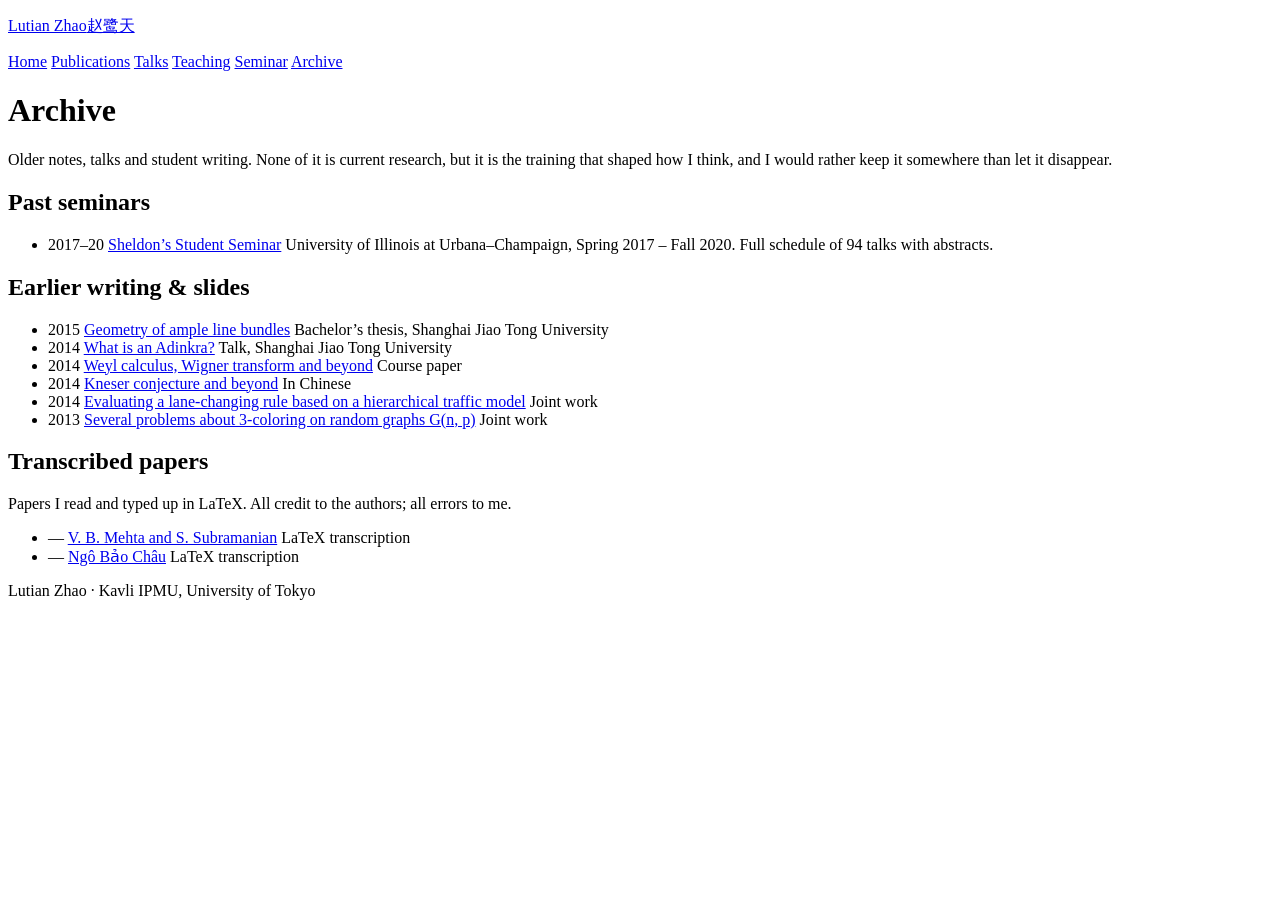
==== archive.html @ 01b3a881 "Add files via upload" ====
<!DOCTYPE html>
<html lang="en">
<head>
<meta charset="utf-8">
<meta name="viewport" content="width=device-width, initial-scale=1">
<title>Archive — Lutian Zhao</title>
<meta name="description" content="Older writings, notes, seminars and transcriptions by Lutian Zhao.">
<link rel="stylesheet" href="assets/style.css">
</head>
<body>

<header class="site-header">
  <div class="wrap">
    <p class="site-title"><a href="index.html">Lutian Zhao<span class="zh">赵鹭天</span></a></p>
    <nav class="site-nav">
      <a href="index.html">Home</a>
      <a href="publications.html">Publications</a>
      <a href="talks.html">Talks</a>
      <a href="teaching.html">Teaching</a>
      <a href="seminar.html">Seminar</a>
      <a href="archive.html" aria-current="page">Archive</a>
    </nav>
  </div>
</header>

<main>
  <div class="wrap">

    <h1>Archive</h1>
    <p class="lede">
      Older notes, talks and student writing. None of it is current research, but
      it is the training that shaped how I think, and I would rather keep it
      somewhere than let it disappear.
    </p>

    <h2>Past seminars</h2>
    <ul class="timeline">
      <li>
        <span class="when">2017&ndash;20</span>
        <span class="what">
          <span class="title"><a href="seminar.html">Sheldon&rsquo;s Student Seminar</a></span>
          <span class="where">University of Illinois at Urbana&ndash;Champaign,
            Spring 2017 &ndash; Fall 2020. Full schedule of 94 talks with abstracts.</span>
        </span>
      </li>
    </ul>

    <h2>Earlier writing &amp; slides</h2>
    <ul class="timeline">
      <li>
        <span class="when">2015</span>
        <span class="what">
          <span class="title"><a href="assets/archive/ample-line-bundle.pdf">Geometry of ample line bundles</a></span>
          <span class="where">Bachelor&rsquo;s thesis, Shanghai Jiao Tong University</span>
        </span>
      </li>
      <li>
        <span class="when">2014</span>
        <span class="what">
          <span class="title"><a href="assets/archive/what-is-an-adinkra.pdf">What is an Adinkra?</a></span>
          <span class="where">Talk, Shanghai Jiao Tong University</span>
        </span>
      </li>
      <li>
        <span class="when">2014</span>
        <span class="what">
          <span class="title"><a href="assets/archive/weyl-calculus.pdf">Weyl calculus, Wigner transform and beyond</a></span>
          <span class="where">Course paper</span>
        </span>
      </li>
      <li>
        <span class="when">2014</span>
        <span class="what">
          <span class="title"><a href="assets/archive/kneser-conjecture.pdf">Kneser conjecture and beyond</a></span>
          <span class="where">In Chinese</span>
        </span>
      </li>
      <li>
        <span class="when">2014</span>
        <span class="what">
          <span class="title"><a href="assets/archive/lane-changing.pdf">Evaluating a lane-changing rule based on a hierarchical traffic model</a></span>
          <span class="where">Joint work</span>
        </span>
      </li>
      <li>
        <span class="when">2013</span>
        <span class="what">
          <span class="title"><a href="assets/archive/three-coloring.pdf">Several problems about 3-coloring on random graphs G(n,&nbsp;p)</a></span>
          <span class="where">Joint work</span>
        </span>
      </li>
    </ul>

    <h2>Transcribed papers</h2>
    <div class="note">
      <p>
        Papers I read and typed up in LaTeX. All credit to the authors; all errors to me.
      </p>
    </div>
    <ul class="timeline">
      <li>
        <span class="when">&mdash;</span>
        <span class="what">
          <span class="title"><a href="assets/archive/mehta-subramanian.pdf">V. B. Mehta and S. Subramanian</a></span>
          <span class="where">LaTeX transcription</span>
        </span>
      </li>
      <li>
        <span class="when">&mdash;</span>
        <span class="what">
          <span class="title"><a href="assets/archive/ngo.pdf">Ngô Bảo Châu</a></span>
          <span class="where">LaTeX transcription</span>
        </span>
      </li>
    </ul>

  </div>
</main>

<footer class="site-footer">
  <div class="wrap">
    <p>Lutian Zhao &middot; Kavli IPMU, University of Tokyo</p>
  </div>
</footer>

</body>
</html>
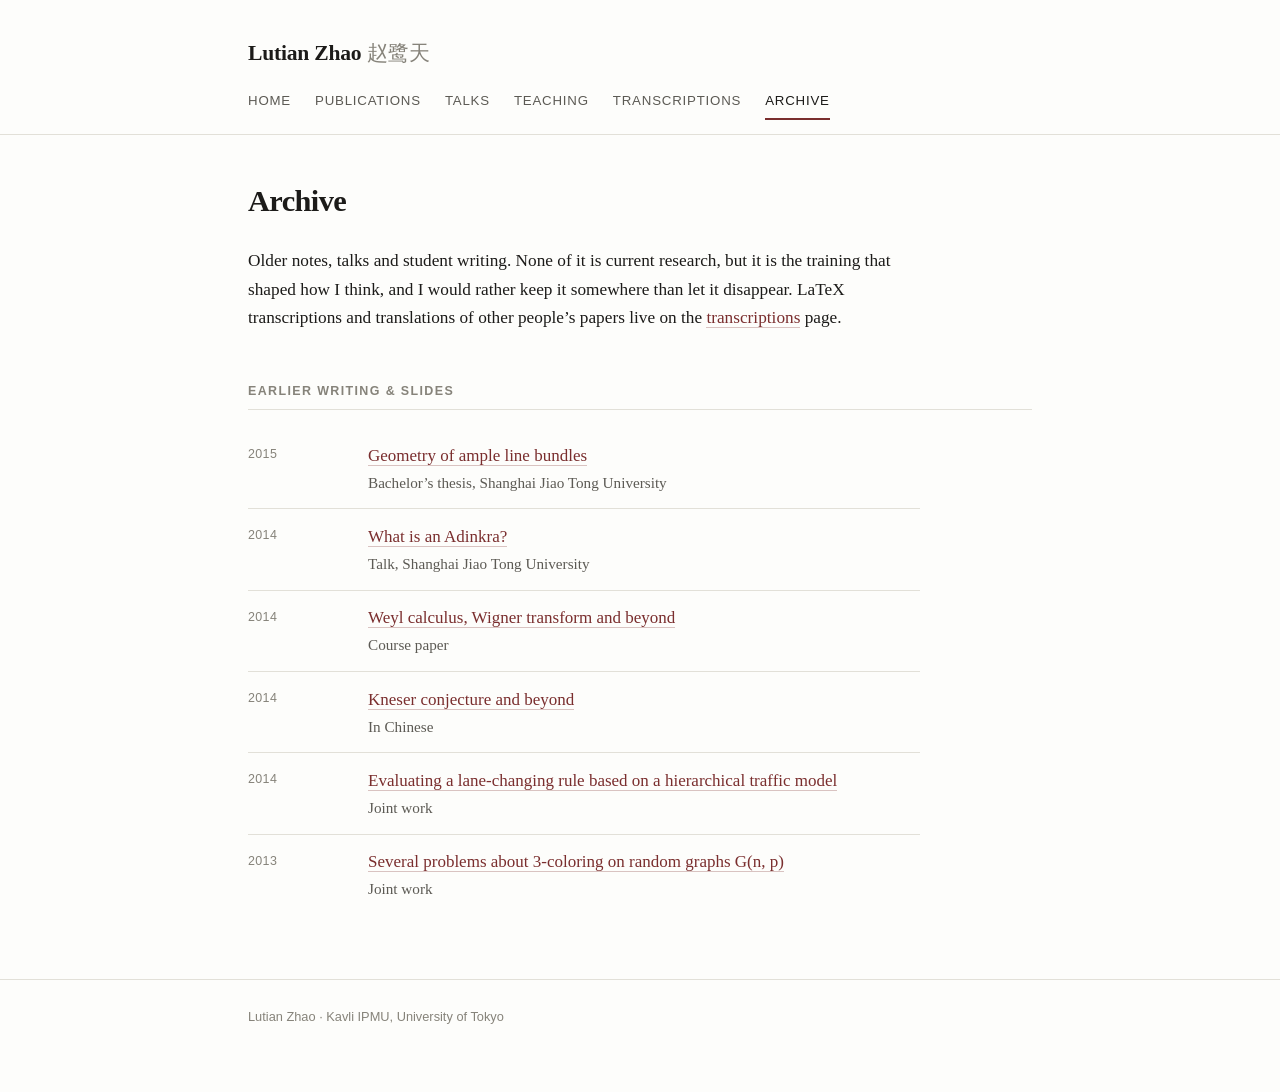
==== commit 6d55497c: "Add files via upload" ====
--- a/archive.html
+++ b/archive.html
@@ -4,7 +4,7 @@
 <meta charset="utf-8">
 <meta name="viewport" content="width=device-width, initial-scale=1">
 <title>Archive — Lutian Zhao</title>
-<meta name="description" content="Older writings, notes, seminars and transcriptions by Lutian Zhao.">
+<meta name="description" content="Older writings, notes and LaTeX transcriptions by Lutian Zhao.">
 <link rel="stylesheet" href="assets/style.css">
 </head>
 <body>
@@ -17,7 +17,7 @@
       <a href="publications.html">Publications</a>
       <a href="talks.html">Talks</a>
       <a href="teaching.html">Teaching</a>
-      <a href="seminar.html">Seminar</a>
+      <a href="transcriptions.html">Transcriptions</a>
       <a href="archive.html" aria-current="page">Archive</a>
     </nav>
   </div>
@@ -30,20 +30,10 @@
     <p class="lede">
       Older notes, talks and student writing. None of it is current research, but
       it is the training that shaped how I think, and I would rather keep it
-      somewhere than let it disappear.
+      somewhere than let it disappear. LaTeX transcriptions and translations of
+      other people&rsquo;s papers live on the
+      <a href="transcriptions.html">transcriptions</a> page.
     </p>
-
-    <h2>Past seminars</h2>
-    <ul class="timeline">
-      <li>
-        <span class="when">2017&ndash;20</span>
-        <span class="what">
-          <span class="title"><a href="seminar.html">Sheldon&rsquo;s Student Seminar</a></span>
-          <span class="where">University of Illinois at Urbana&ndash;Champaign,
-            Spring 2017 &ndash; Fall 2020. Full schedule of 94 talks with abstracts.</span>
-        </span>
-      </li>
-    </ul>
 
     <h2>Earlier writing &amp; slides</h2>
     <ul class="timeline">
@@ -91,29 +81,6 @@
       </li>
     </ul>
 
-    <h2>Transcribed papers</h2>
-    <div class="note">
-      <p>
-        Papers I read and typed up in LaTeX. All credit to the authors; all errors to me.
-      </p>
-    </div>
-    <ul class="timeline">
-      <li>
-        <span class="when">&mdash;</span>
-        <span class="what">
-          <span class="title"><a href="assets/archive/mehta-subramanian.pdf">V. B. Mehta and S. Subramanian</a></span>
-          <span class="where">LaTeX transcription</span>
-        </span>
-      </li>
-      <li>
-        <span class="when">&mdash;</span>
-        <span class="what">
-          <span class="title"><a href="assets/archive/ngo.pdf">Ngô Bảo Châu</a></span>
-          <span class="where">LaTeX transcription</span>
-        </span>
-      </li>
-    </ul>
-
   </div>
 </main>
 
--- a/assets/style.css
+++ b/assets/style.css
@@ -0,0 +1,576 @@
+/* ---------------------------------------------------------------
+   Lutian Zhao — personal academic site
+   Single stylesheet. No build step, no dependencies.
+   --------------------------------------------------------------- */
+
+:root {
+  --bg:        #fdfdfb;
+  --bg-soft:   #f4f3ef;
+  --rule:      #e2e0d8;
+  --text:      #1c1b19;
+  --text-soft: #5c5a54;
+  --text-mute: #86837a;
+  --accent:    #7a2e2e;
+  --accent-soft: #a84a4a;
+
+  --serif: "Iowan Old Style", "Palatino Linotype", Palatino, "Book Antiqua",
+           Georgia, "Times New Roman", serif;
+  --sans:  ui-sans-serif, -apple-system, BlinkMacSystemFont, "Segoe UI",
+           Roboto, "Helvetica Neue", Arial, sans-serif;
+  --mono:  ui-monospace, SFMono-Regular, "SF Mono", Menlo, Consolas, monospace;
+
+  --measure: 42rem;
+  --wide:    52rem;
+}
+
+@media (prefers-color-scheme: dark) {
+  :root {
+    --bg:        #16151a;
+    --bg-soft:   #1e1d23;
+    --rule:      #302e38;
+    --text:      #e8e6e1;
+    --text-soft: #b3b0a9;
+    --text-mute: #86837c;
+    --accent:    #d99a9a;
+    --accent-soft: #e8b8b8;
+  }
+}
+
+*, *::before, *::after { box-sizing: border-box; }
+
+html { -webkit-text-size-adjust: 100%; }
+
+body {
+  margin: 0;
+  background: var(--bg);
+  color: var(--text);
+  font-family: var(--serif);
+  font-size: 17px;
+  line-height: 1.65;
+  -webkit-font-smoothing: antialiased;
+  text-rendering: optimizeLegibility;
+}
+
+.wrap {
+  max-width: var(--wide);
+  margin: 0 auto;
+  padding: 0 1.5rem;
+}
+
+/* ---------- header / nav ---------- */
+
+.site-header {
+  border-bottom: 1px solid var(--rule);
+  padding: 2.25rem 0 0;
+}
+
+.site-title {
+  font-size: 1.35rem;
+  font-weight: 600;
+  letter-spacing: -0.01em;
+  margin: 0;
+}
+
+.site-title a { color: var(--text); text-decoration: none; border-bottom: none; }
+.site-title a:hover { color: var(--accent); }
+
+.site-title .zh {
+  font-weight: 400;
+  color: var(--text-mute);
+  font-size: 0.95em;
+  margin-left: 0.35rem;
+}
+
+.site-nav {
+  display: flex;
+  flex-wrap: wrap;
+  gap: 1.5rem;
+  margin-top: 1.15rem;
+  padding-bottom: 0.9rem;
+  font-family: var(--sans);
+  font-size: 0.83rem;
+  letter-spacing: 0.06em;
+  text-transform: uppercase;
+}
+
+.site-nav a {
+  color: var(--text-soft);
+  text-decoration: none;
+  padding-bottom: 0.35rem;
+  border-bottom: 2px solid transparent;
+  transition: color 0.15s, border-color 0.15s;
+}
+
+.site-nav a:hover { color: var(--text); }
+
+.site-nav a[aria-current="page"] {
+  color: var(--text);
+  border-bottom-color: var(--accent);
+}
+
+/* ---------- page body ---------- */
+
+main { padding: 3rem 0 4rem; }
+
+h1 {
+  font-size: 1.9rem;
+  font-weight: 600;
+  letter-spacing: -0.02em;
+  line-height: 1.2;
+  margin: 0 0 1.75rem;
+}
+
+h2 {
+  font-family: var(--sans);
+  font-size: 0.78rem;
+  font-weight: 600;
+  letter-spacing: 0.11em;
+  text-transform: uppercase;
+  color: var(--text-mute);
+  margin: 3rem 0 1.1rem;
+  padding-bottom: 0.5rem;
+  border-bottom: 1px solid var(--rule);
+}
+
+/* first section under the page intro keeps a normal rhythm; only the
+   seminar page overrides it, since its filter bar already adds space. */
+
+h3 {
+  font-size: 1.05rem;
+  font-weight: 600;
+  margin: 2rem 0 0.6rem;
+}
+
+p { margin: 0 0 1.1rem; max-width: var(--measure); }
+
+a { color: var(--accent); text-decoration: none; border-bottom: 1px solid rgba(122,46,46,0.28); }
+a:hover { color: var(--accent-soft); border-bottom-color: currentColor; }
+
+@media (prefers-color-scheme: dark) {
+  a { border-bottom-color: rgba(217,154,154,0.3); }
+}
+
+/* ---------- intro block ---------- */
+
+.lede { font-size: 1.08rem; }
+
+.intro { display: flex; gap: 2.5rem; align-items: flex-start; margin-bottom: 1rem; }
+.intro-text { flex: 1 1 auto; min-width: 0; }
+
+.portrait {
+  flex: 0 0 auto;
+  width: 168px;
+  border-radius: 3px;
+  border: 1px solid var(--rule);
+}
+
+@media (max-width: 640px) {
+  .intro { flex-direction: column-reverse; gap: 1.5rem; }
+  .portrait { width: 130px; }
+}
+
+/* ---------- key/value contact rows ---------- */
+
+.facts {
+  margin: 0 0 1.5rem;
+  font-family: var(--sans);
+  font-size: 0.92rem;
+}
+
+.facts div {
+  display: flex;
+  gap: 0.9rem;
+  padding: 0.42rem 0;
+  border-bottom: 1px solid var(--rule);
+}
+
+.facts dt {
+  flex: 0 0 6.5rem;
+  color: var(--text-mute);
+  font-size: 0.8rem;
+  letter-spacing: 0.05em;
+  text-transform: uppercase;
+  padding-top: 0.12em;
+}
+
+.facts dd { margin: 0; flex: 1 1 auto; min-width: 0; }
+
+/* ---------- publication / talk lists ---------- */
+
+ol.pubs, ul.plain {
+  list-style: none;
+  margin: 0;
+  padding: 0;
+}
+
+ol.pubs { counter-reset: pub; }
+
+ol.pubs > li {
+  counter-increment: pub;
+  position: relative;
+  padding: 0 0 1.35rem 2.4rem;
+  margin-bottom: 1.35rem;
+  border-bottom: 1px solid var(--rule);
+  max-width: var(--measure);
+}
+
+ol.pubs > li:last-child { border-bottom: none; margin-bottom: 0; }
+
+ol.pubs > li::before {
+  content: counter(pub) ".";
+  position: absolute;
+  left: 0;
+  top: 0;
+  font-family: var(--sans);
+  font-size: 0.82rem;
+  color: var(--text-mute);
+  padding-top: 0.28em;
+}
+
+.pub-title { font-weight: 600; display: block; margin-bottom: 0.2rem; }
+.pub-meta  { color: var(--text-soft); font-size: 0.95rem; display: block; }
+
+.pub-links {
+  font-family: var(--sans);
+  font-size: 0.82rem;
+  margin-top: 0.45rem;
+  display: flex;
+  gap: 1rem;
+  flex-wrap: wrap;
+}
+
+/* ---------- talks: dated rows ---------- */
+
+.timeline { margin: 0; padding: 0; list-style: none; max-width: var(--measure); }
+
+.timeline li {
+  display: flex;
+  gap: 1.5rem;
+  padding: 0.85rem 0;
+  border-bottom: 1px solid var(--rule);
+}
+
+.timeline li:last-child { border-bottom: none; }
+
+.timeline .when {
+  flex: 0 0 4.5rem;
+  font-family: var(--mono);
+  font-size: 0.85rem;
+  color: var(--text-mute);
+  padding-top: 0.2em;
+}
+
+.timeline .what { flex: 1 1 auto; min-width: 0; }
+.timeline .what .title { display: block; }
+.timeline .what .where { display: block; color: var(--text-soft); font-size: 0.95rem; }
+
+@media (max-width: 560px) {
+  .timeline li { flex-direction: column; gap: 0.2rem; }
+  .timeline .when { flex: none; }
+}
+
+/* ---------- callout ---------- */
+
+.note {
+  background: var(--bg-soft);
+  border-left: 2px solid var(--accent);
+  padding: 0.9rem 1.2rem;
+  margin: 0 0 2rem;
+  max-width: var(--measure);
+  font-size: 0.96rem;
+  color: var(--text-soft);
+}
+
+.note p:last-child { margin-bottom: 0; }
+
+/* ---------- footer ---------- */
+
+.site-footer {
+  border-top: 1px solid var(--rule);
+  padding: 1.6rem 0 3rem;
+  font-family: var(--sans);
+  font-size: 0.8rem;
+  color: var(--text-mute);
+}
+
+.site-footer a { color: var(--text-mute); border-bottom-color: var(--rule); }
+.site-footer a:hover { color: var(--accent); }
+
+/* ---------- utility ---------- */
+
+.muted { color: var(--text-mute); }
+.sans  { font-family: var(--sans); }
+.small { font-size: 0.9rem; }
+
+/* ---------- portrait / intro refinements ---------- */
+
+/* The intro is a two-column block: text + contact table on the left,
+   portrait on the right. Pairing the photo with the contact table (rather
+   than the two short paragraphs alone) gives the column enough height to
+   sit level with the image, which is what stops the photo leaving a hole. */
+.intro {
+  align-items: start;
+  gap: 3rem;
+  margin-bottom: 0.5rem;
+}
+
+.seminar-tools + h2 { margin-top: 1.6rem; }
+
+.intro .facts { margin-bottom: 0; }
+.intro .facts dt { flex-basis: 5.8rem; }
+
+.portrait-fig {
+  flex: 0 0 auto;
+  width: 200px;
+  position: sticky;
+  top: 1.5rem;
+  margin: 0;
+  text-align: center;
+}
+
+.portrait-fig img {
+  display: block;
+  width: 100%;
+  /* height:auto is required so aspect-ratio wins over the width/height
+     attributes on the <img> (those attributes only reserve layout space). */
+  height: auto;
+  aspect-ratio: 1 / 1;
+  object-fit: cover;
+  object-position: center 22%;
+  border-radius: 2px;
+  border: 1px solid var(--rule);
+  filter: saturate(0.94);
+}
+
+.portrait-fig figcaption {
+  font-family: var(--sans);
+  font-size: 0.74rem;
+  letter-spacing: 0.04em;
+  color: var(--text-mute);
+  margin-top: 0.55rem;
+  line-height: 1.4;
+}
+
+/* The h1 sits flush with the top of the photo. */
+.intro h1 { margin-top: -0.28rem; }
+
+@media (max-width: 720px) {
+  .intro { flex-direction: row; gap: 1.4rem; }
+  .portrait-fig { width: 118px; }
+  .portrait-fig figcaption { display: none; }
+  .intro h1 { font-size: 1.6rem; }
+}
+
+@media (max-width: 460px) {
+  .intro { flex-direction: column-reverse; }
+  .portrait-fig { width: 132px; }
+}
+
+/* ---------- seminar page ---------- */
+
+.seminar-tools {
+  display: flex;
+  gap: 0.7rem;
+  align-items: center;
+  flex-wrap: wrap;
+  margin: 2rem 0 0.5rem;
+  max-width: var(--measure);
+}
+
+#seminar-filter {
+  flex: 1 1 16rem;
+  min-width: 0;
+  font-family: var(--sans);
+  font-size: 0.9rem;
+  padding: 0.5rem 0.75rem;
+  color: var(--text);
+  background: var(--bg);
+  border: 1px solid var(--rule);
+  border-radius: 3px;
+}
+
+#seminar-filter:focus {
+  outline: none;
+  border-color: var(--accent);
+}
+
+.btn {
+  font-family: var(--sans);
+  font-size: 0.8rem;
+  letter-spacing: 0.04em;
+  padding: 0.5rem 0.85rem;
+  color: var(--text-soft);
+  background: var(--bg-soft);
+  border: 1px solid var(--rule);
+  border-radius: 3px;
+  cursor: pointer;
+}
+
+.btn:hover { color: var(--text); border-color: var(--text-mute); }
+
+.filter-count {
+  font-family: var(--sans);
+  font-size: 0.8rem;
+  color: var(--text-mute);
+}
+
+h2 .count {
+  float: right;
+  font-weight: 400;
+  letter-spacing: 0.04em;
+  text-transform: none;
+  color: var(--text-mute);
+}
+
+ul.seminar {
+  list-style: none;
+  margin: 0;
+  padding: 0;
+  max-width: var(--measure);
+}
+
+ul.seminar > li { border-bottom: 1px solid var(--rule); }
+ul.seminar > li:last-child { border-bottom: none; }
+
+ul.seminar summary,
+ul.seminar .sem-head {
+  display: flex;
+  gap: 1.25rem;
+  padding: 0.7rem 0;
+  align-items: baseline;
+}
+
+ul.seminar summary {
+  cursor: pointer;
+  list-style: none;
+  position: relative;
+}
+
+ul.seminar summary::-webkit-details-marker { display: none; }
+
+ul.seminar summary:hover .sem-title { color: var(--accent); }
+
+.sem-date {
+  flex: 0 0 4.6rem;
+  font-family: var(--mono);
+  font-size: 0.8rem;
+  color: var(--text-mute);
+}
+
+.sem-main { flex: 1 1 auto; min-width: 0; }
+.sem-title { display: block; }
+.sem-speaker {
+  display: block;
+  font-size: 0.9rem;
+  color: var(--text-soft);
+}
+
+/* the disclosure caret */
+ul.seminar summary .sem-main::after {
+  content: "+";
+  position: absolute;
+  right: 0;
+  top: 0.72rem;
+  font-family: var(--sans);
+  font-size: 0.95rem;
+  color: var(--text-mute);
+  line-height: 1;
+}
+
+ul.seminar details[open] summary .sem-main::after { content: "\2212"; }
+
+ul.seminar summary { padding-right: 1.4rem; }
+
+.sem-body {
+  padding: 0 0 1.1rem 5.85rem;
+  max-width: 40rem;
+}
+
+.sem-abstract {
+  margin: 0 0 0.7rem;
+  font-size: 0.95rem;
+  color: var(--text-soft);
+  max-width: none;
+}
+
+.sem-refs {
+  display: flex;
+  gap: 1rem;
+  flex-wrap: wrap;
+  font-family: var(--sans);
+  font-size: 0.8rem;
+}
+
+ul.seminar li.no-detail .sem-title { color: var(--text-soft); }
+
+@media (max-width: 560px) {
+  ul.seminar summary,
+  ul.seminar .sem-head { flex-direction: column; gap: 0.15rem; }
+  .sem-date { flex: none; }
+  .sem-body { padding-left: 0; }
+  h2 .count { float: none; display: block; }
+}
+
+/* ---------- publication link row ---------- */
+
+.pub-links a {
+  border-bottom-color: transparent;
+  padding-bottom: 1px;
+}
+.pub-links a:hover { border-bottom-color: currentColor; }
+
+/* the journal link reads as the secondary of the pair */
+.pub-links a:not([href*="arxiv.org"]) { color: var(--text-soft); }
+.pub-links a:not([href*="arxiv.org"]):hover { color: var(--accent); }
+
+/* one-line summary under a publication title */
+.pub-desc {
+  display: block;
+  margin: 0.45rem 0 0.15rem;
+  font-size: 0.95rem;
+  line-height: 1.55;
+  color: var(--text-soft);
+}
+
+.pub-desc + .pub-meta {
+  font-size: 0.88rem;
+  color: var(--text-mute);
+}
+
+/* year headings on the talks page sit tighter than section headings */
+.timeline + h2 { margin-top: 2.2rem; }
+
+/* month labels are words, not dates — give them the sans face */
+.timeline .when {
+  font-family: var(--sans);
+  font-size: 0.78rem;
+  letter-spacing: 0.03em;
+  text-transform: uppercase;
+  /* wide enough for SEPTEMBER so every row's title starts on the same line */
+  flex: 0 0 6rem;
+}
+
+/* ---------- file links (transcriptions page) ---------- */
+
+.filelinks {
+  display: flex;
+  gap: 1.1rem;
+  flex-wrap: wrap;
+  margin-top: 0.35rem;
+  font-family: var(--sans);
+  font-size: 0.8rem;
+  letter-spacing: 0.02em;
+}
+
+.filelinks a {
+  border-bottom-color: transparent;
+  padding-bottom: 1px;
+}
+.filelinks a:hover { border-bottom-color: currentColor; }
+
+/* the source link is the quieter of the pair */
+.filelinks a:not([href$=".pdf"]) { color: var(--text-soft); }
+.filelinks a:not([href$=".pdf"]):hover { color: var(--accent); }
+
+.timeline.files li { padding: 1rem 0; }
+.timeline.files .when { padding-top: 0.15em; }
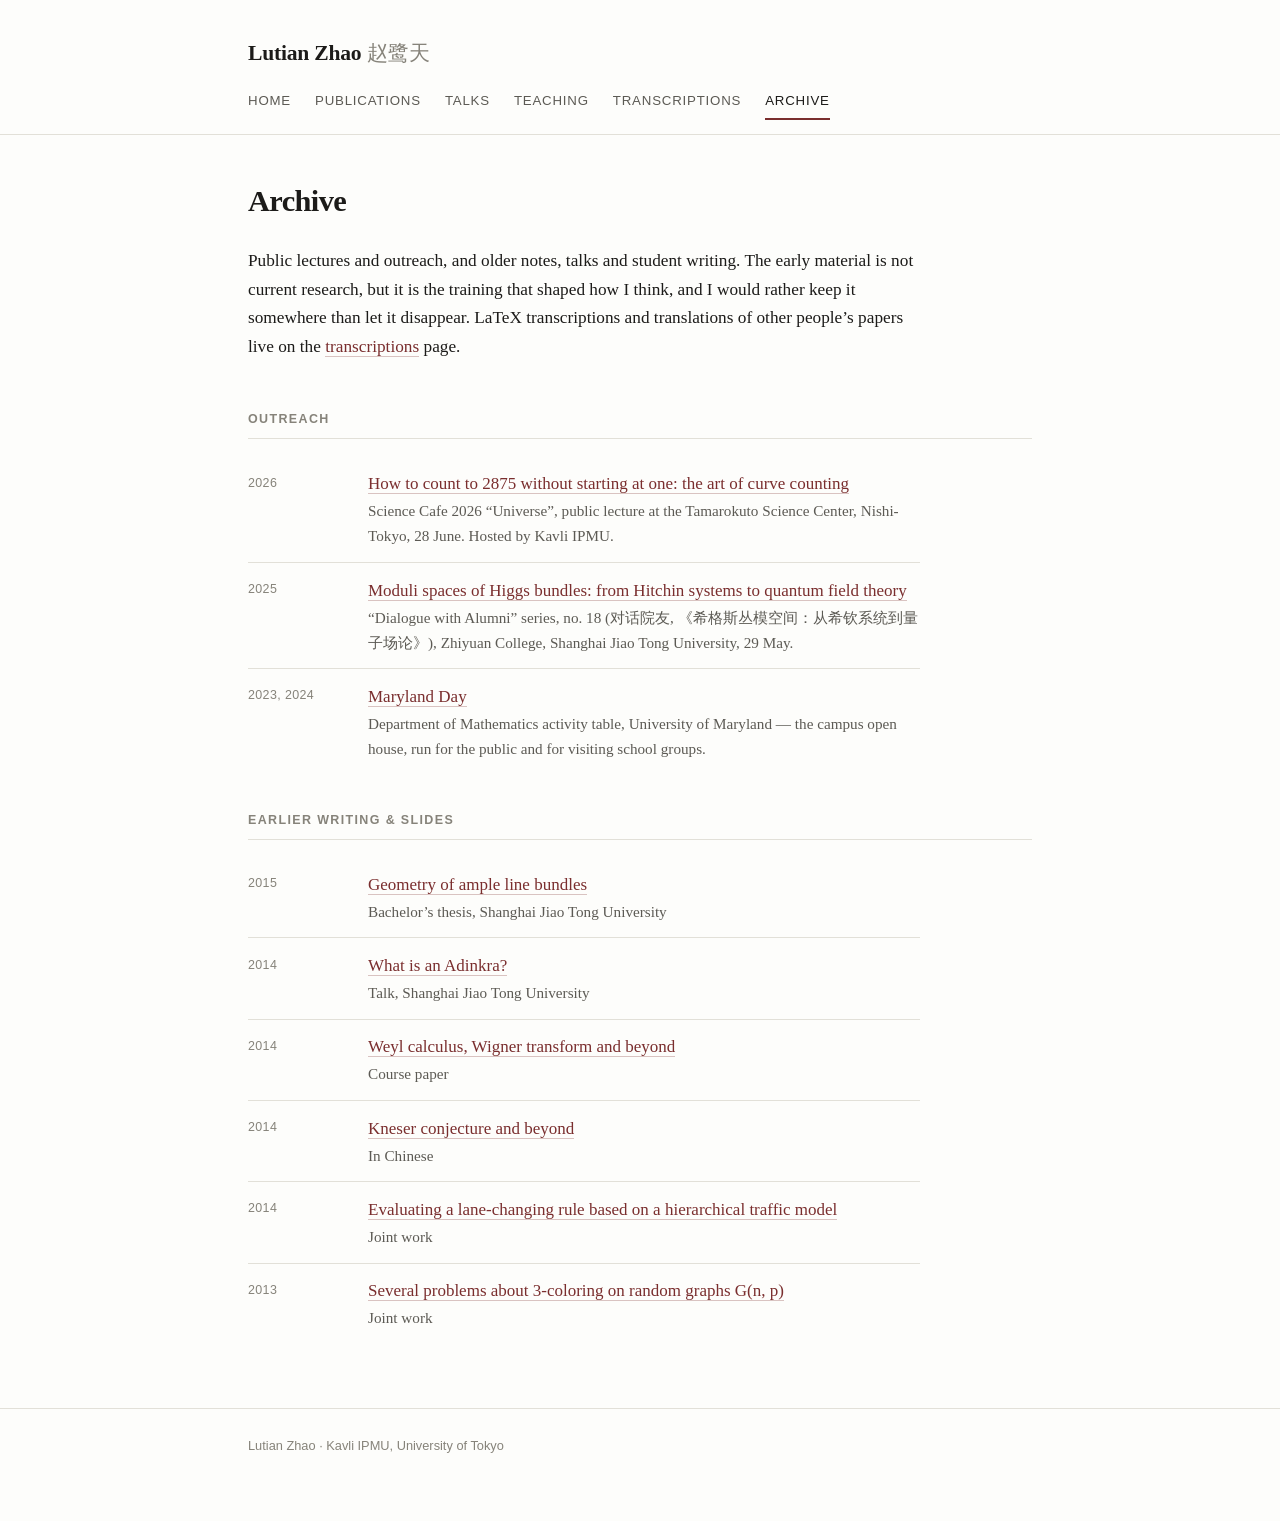
==== commit 2cb6c985: "Add files via upload" ====
--- a/archive.html
+++ b/archive.html
@@ -4,7 +4,7 @@
 <meta charset="utf-8">
 <meta name="viewport" content="width=device-width, initial-scale=1">
 <title>Archive — Lutian Zhao</title>
-<meta name="description" content="Older writings, notes and LaTeX transcriptions by Lutian Zhao.">
+<meta name="description" content="Public lectures, outreach, and older writing and notes by Lutian Zhao.">
 <link rel="stylesheet" href="assets/style.css">
 </head>
 <body>
@@ -28,12 +28,42 @@
 
     <h1>Archive</h1>
     <p class="lede">
-      Older notes, talks and student writing. None of it is current research, but
-      it is the training that shaped how I think, and I would rather keep it
-      somewhere than let it disappear. LaTeX transcriptions and translations of
-      other people&rsquo;s papers live on the
-      <a href="transcriptions.html">transcriptions</a> page.
+      Public lectures and outreach, and older notes, talks and student writing.
+      The early material is not current research, but it is the training that
+      shaped how I think, and I would rather keep it somewhere than let it
+      disappear. LaTeX transcriptions and translations of other people&rsquo;s
+      papers live on the <a href="transcriptions.html">transcriptions</a> page.
     </p>
+
+    <h2>Outreach</h2>
+    <ul class="timeline">
+      <li>
+        <span class="when">2026</span>
+        <span class="what">
+          <span class="title"><a href="https://www.ipmu.jp/en/20260628_scafe2026">How to count to 2875 without starting at one: the art of curve counting</a></span>
+          <span class="where">Science Cafe 2026 &ldquo;Universe&rdquo;, public lecture at the
+            Tamarokuto Science Center, Nishi-Tokyo, 28 June. Hosted by Kavli IPMU.</span>
+        </span>
+      </li>
+      <li>
+        <span class="when">2025</span>
+        <span class="what">
+          <span class="title"><a href="https://zhiyuan.sjtu.edu.cn/html/zhiyuan/news_view.php?id=4218">Moduli spaces of Higgs bundles: from Hitchin systems to quantum field theory</a></span>
+          <span class="where">&ldquo;Dialogue with Alumni&rdquo; series, no.&nbsp;18
+            (对话院友, 《希格斯丛模空间：从希钦系统到量子场论》),
+            Zhiyuan College, Shanghai Jiao Tong University, 29 May.</span>
+        </span>
+      </li>
+      <li>
+        <span class="when">2023, 2024</span>
+        <span class="what">
+          <span class="title"><a href="https://marylandday.umd.edu/">Maryland Day</a></span>
+          <span class="where">Department of Mathematics activity table,
+            University of Maryland &mdash; the campus open house, run for the public
+            and for visiting school groups.</span>
+        </span>
+      </li>
+    </ul>
 
     <h2>Earlier writing &amp; slides</h2>
     <ul class="timeline">
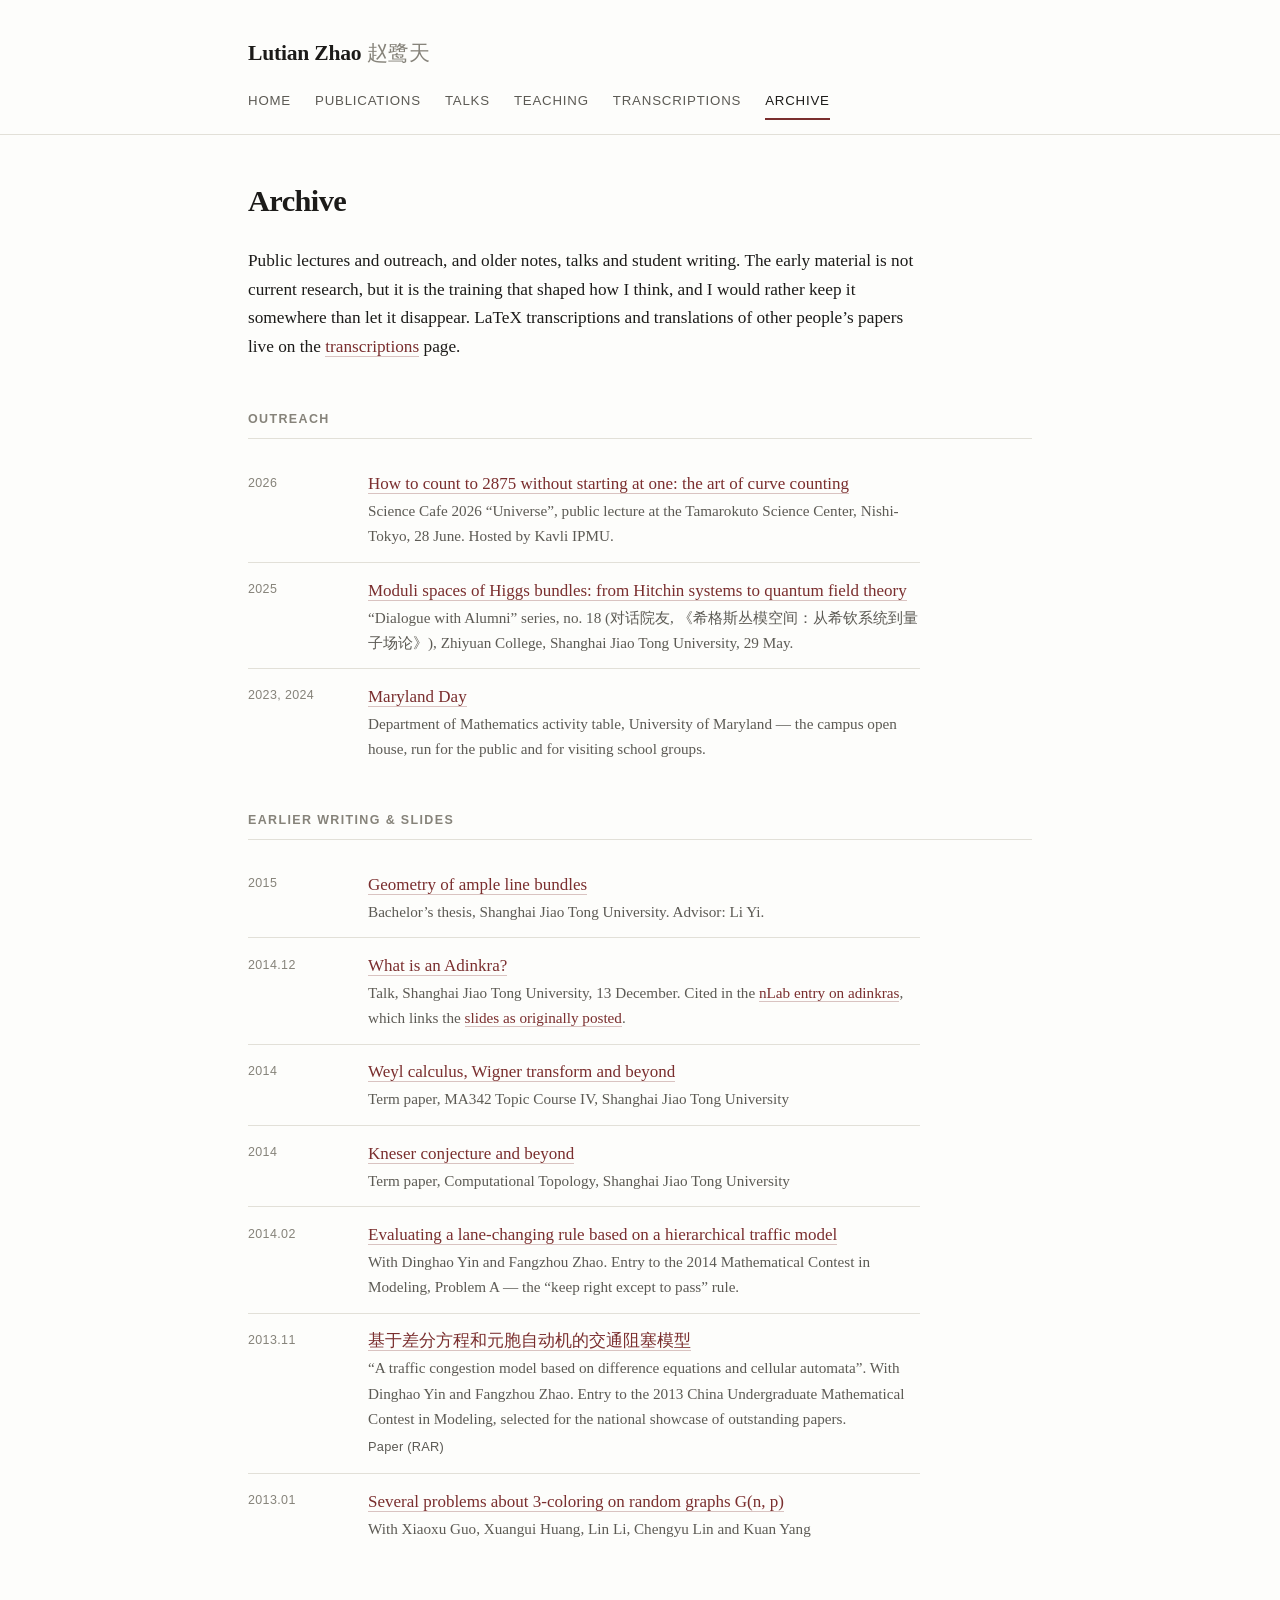
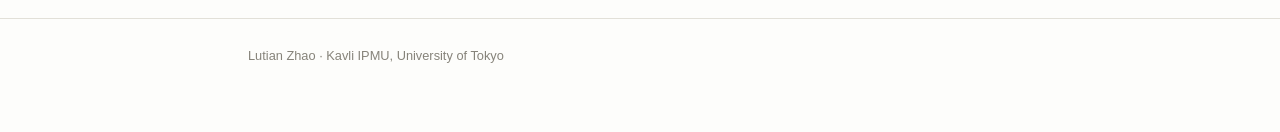
==== commit b7a4b07e: "Add files via upload" ====
--- a/archive.html
+++ b/archive.html
@@ -71,42 +71,62 @@
         <span class="when">2015</span>
         <span class="what">
           <span class="title"><a href="assets/archive/ample-line-bundle.pdf">Geometry of ample line bundles</a></span>
-          <span class="where">Bachelor&rsquo;s thesis, Shanghai Jiao Tong University</span>
+          <span class="where">Bachelor&rsquo;s thesis, Shanghai Jiao Tong University.
+            Advisor: Li Yi.</span>
         </span>
       </li>
       <li>
-        <span class="when">2014</span>
+        <span class="when">2014.12</span>
         <span class="what">
           <span class="title"><a href="assets/archive/what-is-an-adinkra.pdf">What is an Adinkra?</a></span>
-          <span class="where">Talk, Shanghai Jiao Tong University</span>
+          <span class="where">Talk, Shanghai Jiao Tong University, 13 December. Cited in the
+            <a href="https://ncatlab.org/nlab/show/adinkra">nLab entry on adinkras</a>, which
+            links the <a href="http://math.sjtu.edu.cn/conference/Bannai/2014/data/20141213B/slides.pdf">slides as originally posted</a>.</span>
         </span>
       </li>
       <li>
         <span class="when">2014</span>
         <span class="what">
           <span class="title"><a href="assets/archive/weyl-calculus.pdf">Weyl calculus, Wigner transform and beyond</a></span>
-          <span class="where">Course paper</span>
+          <span class="where">Term paper, MA342 Topic Course IV,
+            Shanghai Jiao Tong University</span>
         </span>
       </li>
       <li>
         <span class="when">2014</span>
         <span class="what">
           <span class="title"><a href="assets/archive/kneser-conjecture.pdf">Kneser conjecture and beyond</a></span>
-          <span class="where">In Chinese</span>
+          <span class="where">Term paper, Computational Topology,
+            Shanghai Jiao Tong University</span>
         </span>
       </li>
       <li>
-        <span class="when">2014</span>
+        <span class="when">2014.02</span>
         <span class="what">
           <span class="title"><a href="assets/archive/lane-changing.pdf">Evaluating a lane-changing rule based on a hierarchical traffic model</a></span>
-          <span class="where">Joint work</span>
+          <span class="where">With Dinghao Yin and Fangzhou Zhao. Entry to the 2014
+            Mathematical Contest in Modeling, Problem A &mdash; the
+            &ldquo;keep right except to pass&rdquo; rule.</span>
         </span>
       </li>
       <li>
-        <span class="when">2013</span>
+        <span class="when">2013.11</span>
+        <span class="what">
+          <span class="title"><a href="https://dxs.moe.gov.cn/zx/a/qkt_sxjm/131112/1249176.shtml">基于差分方程和元胞自动机的交通阻塞模型</a></span>
+          <span class="where">&ldquo;A traffic congestion model based on difference equations and
+            cellular automata&rdquo;. With Dinghao Yin and Fangzhou Zhao. Entry to the 2013
+            China Undergraduate Mathematical Contest in Modeling, selected for the
+            national showcase of outstanding papers.</span>
+          <span class="filelinks">
+            <a href="https://dxs.moe.gov.cn/zx/2013/1112/1384237405406.rar">Paper (RAR)</a>
+          </span>
+        </span>
+      </li>
+      <li>
+        <span class="when">2013.01</span>
         <span class="what">
           <span class="title"><a href="assets/archive/three-coloring.pdf">Several problems about 3-coloring on random graphs G(n,&nbsp;p)</a></span>
-          <span class="where">Joint work</span>
+          <span class="where">With Xiaoxu Guo, Xuangui Huang, Lin Li, Chengyu Lin and Kuan Yang</span>
         </span>
       </li>
     </ul>
--- a/assets/style.css
+++ b/assets/style.css
@@ -574,3 +574,19 @@
 
 .timeline.files li { padding: 1rem 0; }
 .timeline.files .when { padding-top: 0.15em; }
+
+/* small inline tag, e.g. "English translation." on the transcriptions page */
+.tag {
+  display: inline-block;
+  margin-left: 0.5rem;
+  font-family: var(--sans);
+  font-size: 0.72rem;
+  letter-spacing: 0.04em;
+  text-transform: uppercase;
+  color: var(--text-mute);
+  border: 1px solid var(--rule);
+  border-radius: 2px;
+  padding: 0.1rem 0.4rem;
+  vertical-align: 0.15em;
+  white-space: nowrap;
+}
